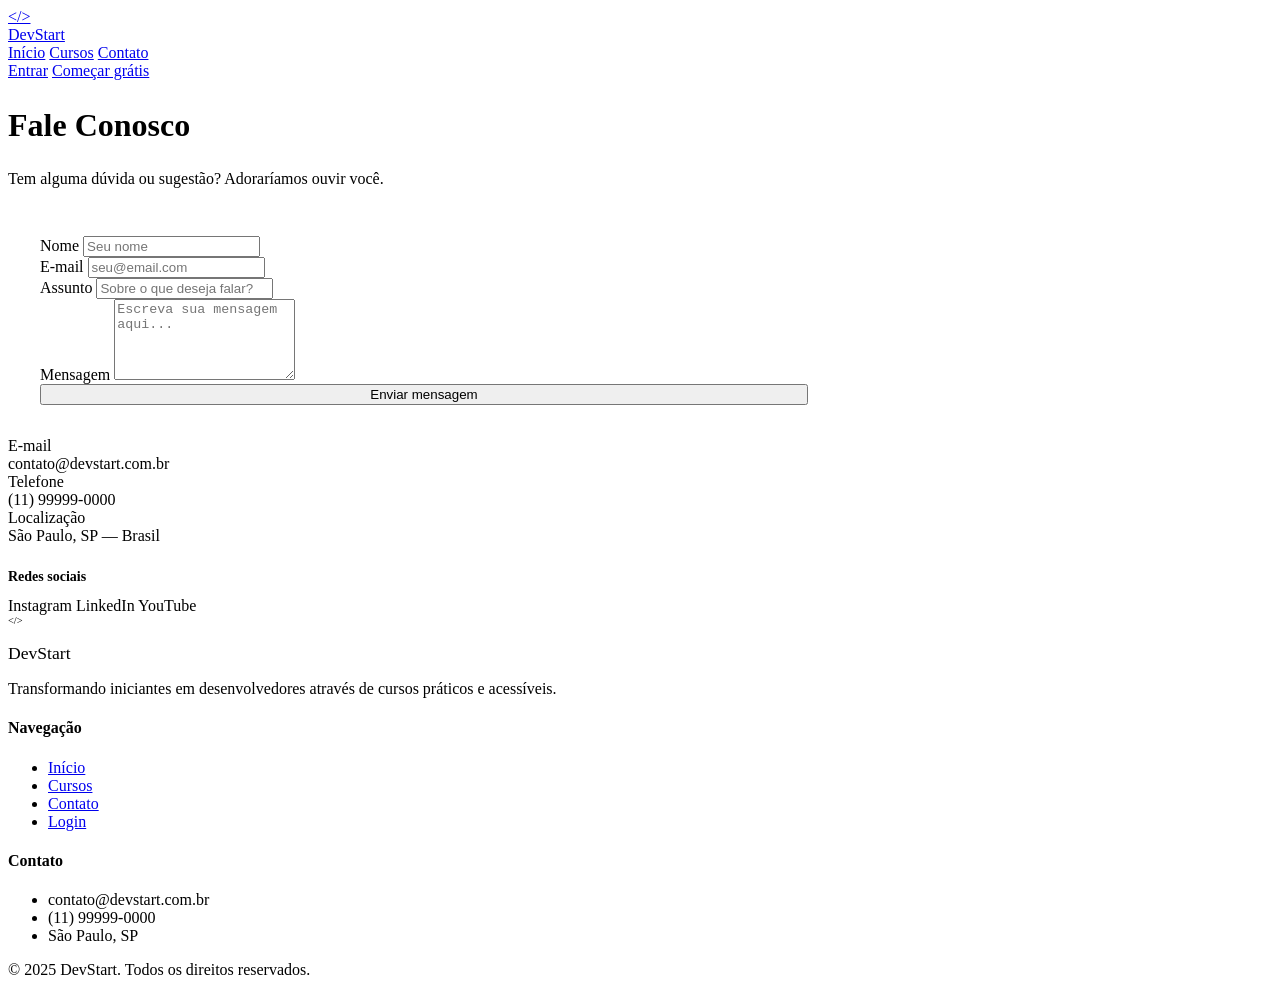
==== contato.html @ 009d1e40 "Add files via upload" ====
<!DOCTYPE html>
<html lang="pt-BR">
<head>
  <meta charset="UTF-8">
  <meta name="viewport" content="width=device-width, initial-scale=1.0">
  <title>Contato — DevStart</title>
  <meta name="description" content="Entre em contato com a equipe DevStart.">
  <link rel="stylesheet" href="style.css">
</head>
<body>

  <!-- Header -->
  <header class="header">
    <div class="container">
      <a href="index.html" class="logo">
        <div class="logo-icon">&lt;/&gt;</div>
        <span>DevStart</span>
      </a>
      <nav class="nav">
        <a href="index.html">Início</a>
        <a href="cursos.html">Cursos</a>
        <a href="contato.html" class="active">Contato</a>
      </nav>
      <div class="header-actions">
        <a href="login.html" class="btn btn-ghost btn-sm">Entrar</a>
        <a href="login.html" class="btn btn-primary btn-sm">Começar grátis</a>
      </div>
    </div>
  </header>

  <!-- Contact Section -->
  <section class="section" style="flex: 1;">
    <div class="container" style="max-width: 52rem;">
      <div class="section-header">
        <h1 style="font-size: 2rem;">Fale Conosco</h1>
        <p>Tem alguma dúvida ou sugestão? Adoraríamos ouvir você.</p>
      </div>

      <div class="grid-5-form">
        <!-- Form -->
        <div class="card" style="padding: 2rem;">
          <form>
            <div class="form-row">
              <div class="form-group">
                <label for="name">Nome</label>
                <input type="text" id="name" placeholder="Seu nome">
              </div>
              <div class="form-group">
                <label for="email">E-mail</label>
                <input type="email" id="email" placeholder="seu@email.com">
              </div>
            </div>
            <div class="form-group">
              <label for="subject">Assunto</label>
              <input type="text" id="subject" placeholder="Sobre o que deseja falar?">
            </div>
            <div class="form-group">
              <label for="message">Mensagem</label>
              <textarea id="message" rows="5" placeholder="Escreva sua mensagem aqui..."></textarea>
            </div>
            <button type="submit" class="btn btn-primary btn-lg" style="width: 100%;">Enviar mensagem</button>
          </form>
        </div>

        <!-- Info -->
        <div>
          <div class="contact-item">
            <div class="card-icon"><i class="bi bi-envelope"></i></div>
            <div>
              <div class="label">E-mail</div>
              <div class="value">contato@devstart.com.br</div>
            </div>
          </div>
          <div class="contact-item">
            <div class="card-icon"><i class="bi bi-telephone"></i></div>
            <div>
              <div class="label">Telefone</div>
              <div class="value">(11) 99999-0000</div>
            </div>
          </div>
          <div class="contact-item">
            <div class="card-icon"><i class="bi bi-geo-alt"></i></div>
            <div>
              <div class="label">Localização</div>
              <div class="value">São Paulo, SP — Brasil</div>
            </div>
          </div>

          <div style="margin-top: 1.5rem;">
            <div class="label" style="margin-bottom: 0.75rem; font-weight: 600; font-size: 0.875rem;">Redes sociais</div>
            <div class="social-tags">
              <span class="social-tag"><i class="bi bi-instagram"></i> Instagram</span>
              <span class="social-tag"><i class="bi bi-linkedin"></i> LinkedIn</span>
              <span class="social-tag"><i class="bi bi-youtube"></i> YouTube</span>
            </div>
          </div>
        </div>
      </div>
    </div>
  </section>

  <!-- Footer -->
  <footer class="footer">
    <div class="container">
      <div class="footer-grid">
        <div>
          <div class="logo" style="margin-bottom: 0.75rem;">
            <div class="logo-icon" style="width:1.75rem;height:1.75rem;font-size:0.65rem;">&lt;/&gt;</div>
            <span style="font-size:1.1rem;">DevStart</span>
          </div>
          <p>Transformando iniciantes em desenvolvedores através de cursos práticos e acessíveis.</p>
        </div>
        <div>
          <h4>Navegação</h4>
          <ul>
            <li><a href="index.html">Início</a></li>
            <li><a href="cursos.html">Cursos</a></li>
            <li><a href="contato.html">Contato</a></li>
            <li><a href="login.html">Login</a></li>
          </ul>
        </div>
        <div>
          <h4>Contato</h4>
          <ul>
            <li>contato@devstart.com.br</li>
            <li>(11) 99999-0000</li>
            <li>São Paulo, SP</li>
          </ul>
        </div>
      </div>
      <div class="footer-bottom">© 2025 DevStart. Todos os direitos reservados.</div>
    </div>
  </footer>

</body>
</html>
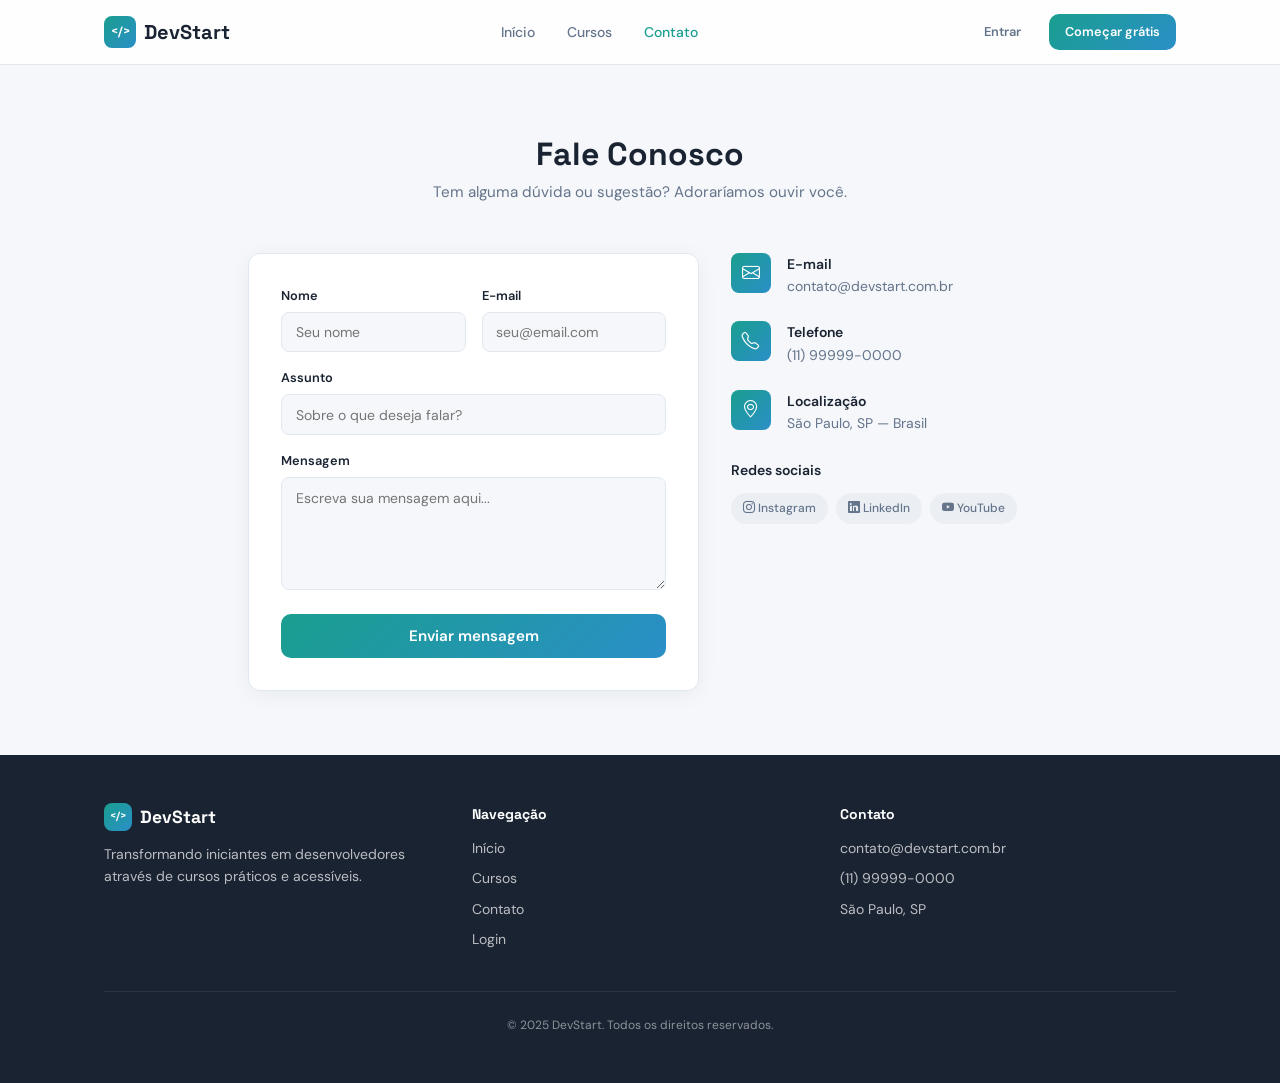
==== commit 5efd1034: "resolvendo o caminho do css" ====
--- a/contato.html
+++ b/contato.html
@@ -5,11 +5,10 @@
   <meta name="viewport" content="width=device-width, initial-scale=1.0">
   <title>Contato — DevStart</title>
   <meta name="description" content="Entre em contato com a equipe DevStart.">
-  <link rel="stylesheet" href="style.css">
+  <link rel="stylesheet" href="css/style.css">
 </head>
 <body>
 
-  <!-- Header -->
   <header class="header">
     <div class="container">
       <a href="index.html" class="logo">
@@ -28,7 +27,6 @@
     </div>
   </header>
 
-  <!-- Contact Section -->
   <section class="section" style="flex: 1;">
     <div class="container" style="max-width: 52rem;">
       <div class="section-header">
@@ -37,7 +35,6 @@
       </div>
 
       <div class="grid-5-form">
-        <!-- Form -->
         <div class="card" style="padding: 2rem;">
           <form>
             <div class="form-row">
@@ -62,7 +59,6 @@
           </form>
         </div>
 
-        <!-- Info -->
         <div>
           <div class="contact-item">
             <div class="card-icon"><i class="bi bi-envelope"></i></div>
@@ -99,7 +95,6 @@
     </div>
   </section>
 
-  <!-- Footer -->
   <footer class="footer">
     <div class="container">
       <div class="footer-grid">
--- a/css/style.css
+++ b/css/style.css
@@ -0,0 +1,531 @@
+@import url('https://fonts.googleapis.com/css2?family=Space+Grotesk:wght@400;500;600;700&family=DM+Sans:wght@400;500;600&display=swap');
+@import url('https://cdn.jsdelivr.net/npm/bootstrap-icons@1.11.3/font/bootstrap-icons.min.css');
+
+* {
+  margin: 0;
+  padding: 0;
+  box-sizing: border-box;
+}
+
+:root {
+  --bg: #f5f7fa;
+  --fg: #1a2332;
+  --card: #ffffff;
+  --primary: #1a9e8f;
+  --primary-dark: #158578;
+  --accent: #e8944a;
+  --muted: #64748b;
+  --border: #e2e8f0;
+  --gradient: linear-gradient(135deg, #1a9e8f, #2a8fc7);
+  --shadow: 0 0.25rem 1.5rem -0.25rem rgba(26, 35, 50, 0.08);
+  --shadow-hover: 0 0.75rem 2rem -0.5rem rgba(26, 35, 50, 0.15);
+  --radius: 0.75rem;
+}
+
+body {
+  font-family: 'DM Sans', sans-serif;
+  font-size: 1rem;
+  color: var(--fg);
+  background: var(--bg);
+  line-height: 1.6;
+}
+
+h1, h2, h3, h4 {
+  font-family: 'Space Grotesk', sans-serif;
+}
+
+a {
+  text-decoration: none;
+  color: inherit;
+}
+
+ul { list-style: none; }
+
+/* ---- Container ---- */
+.container {
+  max-width: 70rem;
+  margin: 0 auto;
+  padding: 0 1.5rem;
+}
+
+/* ---- Header ---- */
+.header {
+  position: sticky;
+  top: 0;
+  z-index: 50;
+  background: rgba(255,255,255,0.85);
+  backdrop-filter: blur(0.75rem);
+  border-bottom: 1px solid var(--border);
+}
+.header .container {
+  display: flex;
+  align-items: center;
+  justify-content: space-between;
+  height: 4rem;
+}
+.logo {
+  display: flex;
+  align-items: center;
+  gap: 0.5rem;
+}
+.logo-icon {
+  width: 2rem;
+  height: 2rem;
+  border-radius: 0.5rem;
+  background: var(--gradient);
+  display: flex;
+  align-items: center;
+  justify-content: center;
+  color: #fff;
+  font-family: 'Space Grotesk', sans-serif;
+  font-weight: 700;
+  font-size: 0.75rem;
+}
+.logo span {
+  font-family: 'Space Grotesk', sans-serif;
+  font-weight: 700;
+  font-size: 1.25rem;
+}
+.nav {
+  display: flex;
+  align-items: center;
+  gap: 2rem;
+}
+.nav a {
+  font-size: 0.875rem;
+  font-weight: 500;
+  color: var(--muted);
+  transition: color 0.2s;
+}
+.nav a:hover, .nav a.active {
+  color: var(--primary);
+}
+.header-actions {
+  display: flex;
+  gap: 0.75rem;
+}
+
+/* ---- Buttons ---- */
+.btn {
+  display: inline-flex;
+  align-items: center;
+  justify-content: center;
+  gap: 0.5rem;
+  padding: 0.65rem 1.5rem;
+  border-radius: 0.625rem;
+  font-size: 0.875rem;
+  font-weight: 600;
+  font-family: 'DM Sans', sans-serif;
+  border: none;
+  cursor: pointer;
+  transition: background 0.2s, opacity 0.2s;
+}
+.btn-primary {
+  background: var(--gradient);
+  color: #fff;
+}
+.btn-primary:hover { opacity: 0.9; }
+.btn-outline {
+  background: transparent;
+  border: 1px solid var(--border);
+  color: var(--fg);
+}
+.btn-outline:hover {
+  border-color: var(--primary);
+  color: var(--primary);
+}
+.btn-ghost {
+  background: transparent;
+  color: var(--muted);
+}
+.btn-ghost:hover { color: var(--primary); }
+.btn-secondary {
+  background: #fff;
+  color: var(--fg);
+}
+.btn-secondary:hover { background: #f0f0f0; }
+.btn-lg {
+  padding: 0.75rem 2rem;
+  font-size: 0.95rem;
+}
+.btn-sm {
+  padding: 0.5rem 1rem;
+  font-size: 0.8rem;
+}
+
+/* ---- Hero ---- */
+.hero {
+  padding: 4rem 0 5rem;
+}
+.hero .container {
+  display: flex;
+  align-items: center;
+  gap: 3rem;
+}
+.hero-content {
+  flex: 1;
+}
+.hero-badge {
+  display: inline-block;
+  padding: 0.3rem 0.75rem;
+  border-radius: 99rem;
+  background: rgba(26, 158, 143, 0.1);
+  color: var(--primary);
+  font-size: 0.75rem;
+  font-weight: 600;
+  text-transform: uppercase;
+  letter-spacing: 0.05em;
+  margin-bottom: 1rem;
+}
+.hero h1 {
+  font-size: 2.75rem;
+  line-height: 1.15;
+  margin-bottom: 1rem;
+}
+.hero h1 .highlight { color: var(--primary); }
+.hero p {
+  font-size: 1.1rem;
+  color: var(--muted);
+  max-width: 28rem;
+  margin-bottom: 1.5rem;
+}
+.hero-buttons {
+  display: flex;
+  gap: 0.75rem;
+  flex-wrap: wrap;
+}
+.hero-image {
+  flex: 1;
+  display: flex;
+  justify-content: center;
+}
+.hero-image img {
+  width: 100%;
+  max-width: 28rem;
+  border-radius: 1rem;
+}
+
+/* ---- Section ---- */
+.section {
+  padding: 4rem 0;
+}
+.section-alt {
+  background: rgba(226, 232, 240, 0.35);
+}
+.section-header {
+  text-align: center;
+  max-width: 32rem;
+  margin: 0 auto 3rem;
+}
+.section-header h2 {
+  font-size: 1.85rem;
+  margin-bottom: 0.5rem;
+}
+.section-header p {
+  color: var(--muted);
+  font-size: 0.95rem;
+}
+
+/* ---- Grid ---- */
+.grid-4 {
+  display: grid;
+  grid-template-columns: repeat(4, 1fr);
+  gap: 1.5rem;
+}
+.grid-3 {
+  display: grid;
+  grid-template-columns: repeat(3, 1fr);
+  gap: 1.5rem;
+}
+.grid-2 {
+  display: grid;
+  grid-template-columns: repeat(2, 1fr);
+  gap: 1.5rem;
+}
+.grid-5-form {
+  display: grid;
+  grid-template-columns: 3fr 2fr;
+  gap: 2rem;
+}
+
+/* ---- Card ---- */
+.card {
+  background: var(--card);
+  border: 1px solid var(--border);
+  border-radius: var(--radius);
+  padding: 1.5rem;
+  box-shadow: var(--shadow);
+  transition: box-shadow 0.3s, transform 0.3s;
+}
+.card:hover {
+  box-shadow: var(--shadow-hover);
+  transform: translateY(-0.125rem);
+}
+.card-icon {
+  width: 2.5rem;
+  height: 2.5rem;
+  border-radius: 0.5rem;
+  background: var(--gradient);
+  display: flex;
+  align-items: center;
+  justify-content: center;
+  color: #fff;
+  font-size: 1.1rem;
+  margin-bottom: 1rem;
+}
+.card h3 {
+  font-size: 1rem;
+  margin-bottom: 0.4rem;
+}
+.card p {
+  font-size: 0.875rem;
+  color: var(--muted);
+}
+
+/* ---- Metrics ---- */
+.metric-card {
+  background: rgba(226, 232, 240, 0.5);
+  border-radius: var(--radius);
+  padding: 1.5rem;
+  text-align: center;
+}
+.metric-value {
+  font-family: 'Space Grotesk', sans-serif;
+  font-size: 1.5rem;
+  font-weight: 700;
+  color: var(--primary);
+  display: flex;
+  align-items: center;
+  justify-content: center;
+  gap: 0.25rem;
+  margin-bottom: 0.25rem;
+}
+.metric-value i { color: var(--accent); font-size: 1rem; }
+.metric-label {
+  font-size: 0.75rem;
+  color: var(--muted);
+}
+
+/* ---- Testimonials ---- */
+.testimonial-card .stars {
+  display: flex;
+  gap: 0.2rem;
+  margin-bottom: 0.75rem;
+  color: var(--accent);
+  font-size: 0.85rem;
+}
+.testimonial-card blockquote {
+  font-size: 0.875rem;
+  color: var(--muted);
+  font-style: italic;
+  margin-bottom: 1rem;
+}
+.testimonial-card .author-name {
+  font-weight: 600;
+  font-size: 0.875rem;
+}
+.testimonial-card .author-role {
+  font-size: 0.75rem;
+  color: var(--muted);
+}
+
+/* ---- CTA Banner ---- */
+.cta-banner {
+  background: var(--gradient);
+  border-radius: 1rem;
+  padding: 3.5rem;
+  text-align: center;
+  color: #fff;
+}
+.cta-banner i {
+  font-size: 2.25rem;
+  opacity: 0.8;
+  margin-bottom: 1rem;
+  display: block;
+}
+.cta-banner h2 {
+  font-size: 1.85rem;
+  margin-bottom: 0.5rem;
+}
+.cta-banner p {
+  opacity: 0.85;
+  max-width: 28rem;
+  margin: 0 auto 1.5rem;
+}
+
+/* ---- Footer ---- */
+.footer {
+  background: var(--fg);
+  color: #fff;
+  padding: 3rem 0;
+}
+.footer-grid {
+  display: grid;
+  grid-template-columns: repeat(3, 1fr);
+  gap: 2rem;
+  margin-bottom: 2rem;
+}
+.footer p, .footer li {
+  font-size: 0.875rem;
+  opacity: 0.7;
+}
+.footer h4 {
+  font-size: 0.875rem;
+  margin-bottom: 0.75rem;
+  opacity: 1;
+}
+.footer a:hover { opacity: 1; }
+.footer li { margin-bottom: 0.5rem; }
+.footer-bottom {
+  border-top: 1px solid rgba(255,255,255,0.15);
+  padding-top: 1.5rem;
+  text-align: center;
+  font-size: 0.75rem;
+  opacity: 0.5;
+}
+
+/* ---- Login ---- */
+.login-wrapper {
+  min-height: 100vh;
+  display: flex;
+  align-items: center;
+  justify-content: center;
+  padding: 2rem;
+  background: var(--bg);
+}
+.login-card {
+  background: var(--card);
+  border: 1px solid var(--border);
+  border-radius: var(--radius);
+  padding: 2.5rem;
+  width: 100%;
+  max-width: 24rem;
+  box-shadow: var(--shadow);
+  text-align: center;
+}
+.login-card h1 {
+  font-size: 1.5rem;
+  margin: 1rem 0 0.25rem;
+}
+.login-card .subtitle {
+  font-size: 0.875rem;
+  color: var(--muted);
+  margin-bottom: 1.5rem;
+}
+
+/* ---- Forms ---- */
+.form-group {
+  margin-bottom: 1rem;
+  text-align: left;
+}
+.form-group label {
+  display: block;
+  font-size: 0.8rem;
+  font-weight: 600;
+  margin-bottom: 0.35rem;
+}
+.form-group input,
+.form-group textarea {
+  width: 100%;
+  padding: 0.65rem 0.85rem;
+  border: 1px solid var(--border);
+  border-radius: 0.5rem;
+  font-family: 'DM Sans', sans-serif;
+  font-size: 0.875rem;
+  background: var(--bg);
+  color: var(--fg);
+  transition: border-color 0.2s;
+}
+.form-group input:focus,
+.form-group textarea:focus {
+  outline: none;
+  border-color: var(--primary);
+}
+.form-group textarea { resize: vertical; }
+.form-row {
+  display: grid;
+  grid-template-columns: 1fr 1fr;
+  gap: 1rem;
+}
+.form-link {
+  font-size: 0.8rem;
+  color: var(--primary);
+}
+.form-link:hover { text-decoration: underline; }
+.form-footer {
+  font-size: 0.8rem;
+  color: var(--muted);
+  margin-top: 1rem;
+}
+
+/* ---- Contact Info ---- */
+.contact-item {
+  display: flex;
+  align-items: flex-start;
+  gap: 1rem;
+  margin-bottom: 1.5rem;
+}
+.contact-item .card-icon {
+  margin-bottom: 0;
+  flex-shrink: 0;
+}
+.contact-item .label {
+  font-weight: 600;
+  font-size: 0.875rem;
+}
+.contact-item .value {
+  font-size: 0.875rem;
+  color: var(--muted);
+}
+.social-tags {
+  display: flex;
+  gap: 0.5rem;
+  flex-wrap: wrap;
+}
+.social-tag {
+  padding: 0.35rem 0.75rem;
+  border-radius: 99rem;
+  background: rgba(226, 232, 240, 0.5);
+  font-size: 0.75rem;
+  font-weight: 500;
+  color: var(--muted);
+  transition: color 0.2s, background 0.2s;
+  cursor: pointer;
+}
+.social-tag:hover {
+  color: var(--primary);
+  background: rgba(26, 158, 143, 0.1);
+}
+
+/* ---- Course Card ---- */
+.course-card { position: relative; }
+.course-card .course-level {
+  display: inline-block;
+  padding: 0.2rem 0.6rem;
+  border-radius: 99rem;
+  font-size: 0.7rem;
+  font-weight: 600;
+  margin-bottom: 0.75rem;
+}
+.level-iniciante { background: rgba(26,158,143,0.12); color: var(--primary); }
+.level-intermediario { background: rgba(42,143,199,0.12); color: #2a8fc7; }
+.course-card h3 { font-size: 1.05rem; margin-bottom: 0.35rem; }
+.course-card .course-desc {
+  font-size: 0.825rem;
+  color: var(--muted);
+  margin-bottom: 1rem;
+}
+.course-meta {
+  display: flex;
+  align-items: center;
+  gap: 1rem;
+  font-size: 0.75rem;
+  color: var(--muted);
+  margin-bottom: 1rem;
+}
+.course-meta span {
+  display: flex;
+  align-items: center;
+  gap: 0.25rem;
+}
+.course-card .btn { width: 100%; }
